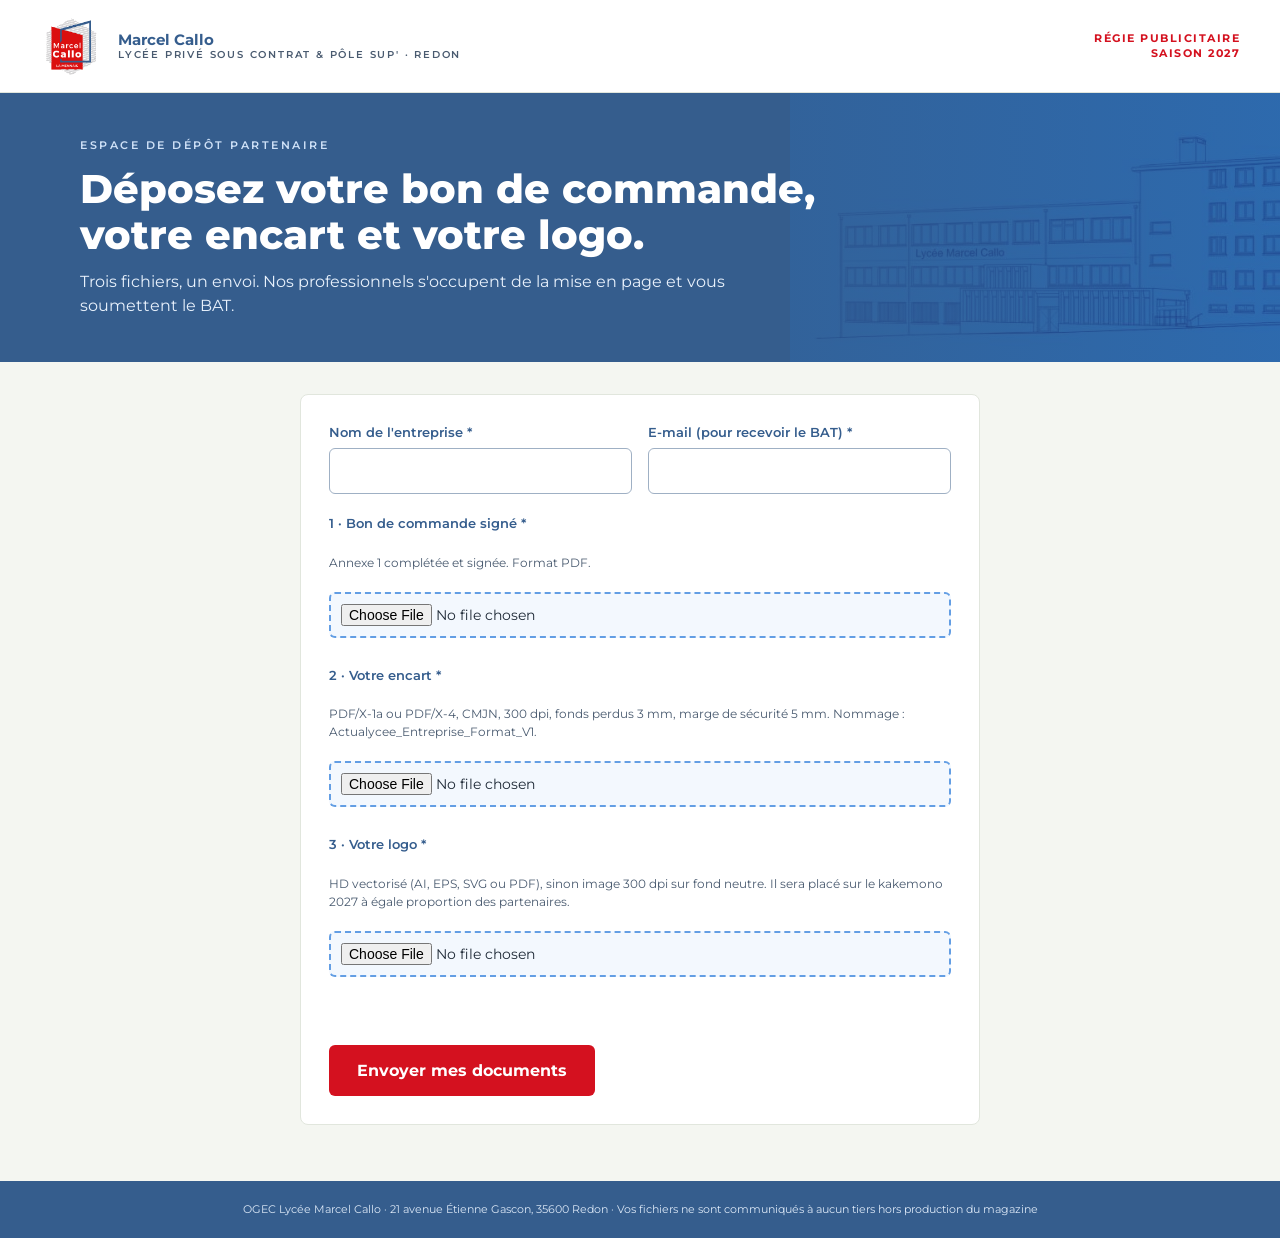
==== depot.html @ f770e73d "Régie publicitaire Callo 2027 — site partenaires, emailing Brevo, script KPI v2.0" ====
<!doctype html>
<html lang="fr">
<head>
<meta charset="utf-8">
<meta name="viewport" content="width=device-width,initial-scale=1">
<meta name="robots" content="noindex,nofollow">
<title>Espace de dépôt — bon de commande, encart et logo</title>
<link rel="stylesheet" href="css/style.css">
</head>
<body data-page="depot">
<a class="skip" href="#contenu">Aller au contenu</a>
<header class="top">
<div class="brand"><img src="assets/logo.png" alt="Marcel Callo"><div>Marcel Callo<small>LYCÉE PRIVÉ SOUS CONTRAT &amp; PÔLE SUP' · REDON</small></div></div>
<div class="season">RÉGIE PUBLICITAIRE<br>SAISON 2027</div>
</header>

<section class="hero"><div>
<div class="kicker">Espace de dépôt partenaire</div>
<h1>Déposez votre bon de commande, votre encart et votre logo.</h1>
<p>Trois fichiers, un envoi. Nos professionnels s'occupent de la mise en page et vous soumettent le BAT.</p>
</div></section>
<main id="contenu" class="wrap narrow">
<div id="bloc-form"><form id="form-depot" class="card" novalidate>
<div class="grid2">
<label class="f">Nom de l'entreprise *<input type="text" name="entreprise" autocomplete="organization" required></label>
<label class="f">E-mail (pour recevoir le BAT) *<input type="email" name="mail" autocomplete="email" required></label>
</div>
<fieldset><legend>1 · Bon de commande signé *</legend><p class="hint">Annexe 1 complétée et signée. Format PDF.</p>
<input type="file" name="bon" accept=".pdf" aria-label="Bon de commande signé"><div id="n-bon" class="hint" role="status"></div></fieldset>
<fieldset><legend>2 · Votre encart *</legend><p class="hint">PDF/X-1a ou PDF/X-4, CMJN, 300 dpi, fonds perdus 3 mm, marge de sécurité 5 mm. Nommage : Actualycee_Entreprise_Format_V1.</p>
<input type="file" name="encart" accept=".pdf,.png,.jpg,.jpeg" aria-label="Votre encart"><div id="n-encart" class="hint" role="status"></div></fieldset>
<fieldset><legend>3 · Votre logo *</legend><p class="hint">HD vectorisé (AI, EPS, SVG ou PDF), sinon image 300 dpi sur fond neutre. Il sera placé sur le kakemono 2027 à égale proportion des partenaires.</p>
<input type="file" name="logo" accept=".ai,.eps,.svg,.pdf,.png" aria-label="Votre logo"><div id="n-logo" class="hint" role="status"></div></fieldset>
<div id="err" class="error" role="alert"></div>
<button id="envoyer" class="btn" type="submit">Envoyer mes documents</button>
</form></div>
<section id="bloc-merci" class="card success" hidden role="status">
<h2 style="margin:0">Merci de votre envoi !</h2>
<p style="margin:0;font-size:16px;line-height:1.65">Vos documents sont bien reçus. Le professionnel en charge de la mise en page vous adressera <b>un BAT à valider sous 3 jours ouvrés</b>.</p>
<p style="margin:0;font-size:14px;color:var(--muted)">Une question ? Damien BOUGREAU, votre Responsable Suivi Partenaires : <a href="mailto:d.bougreau@lyceemarcelcallo.org">d.bougreau@lyceemarcelcallo.org</a> · <a href="tel:+33766889332">+33 7 66 88 93 32</a></p>
</section>
</main>
<footer class="foot">OGEC Lycée Marcel Callo · 21 avenue Étienne Gascon, 35600 Redon · Vos fichiers ne sont communiqués à aucun tiers hors production du magazine</footer>
<script src="js/config.js"></script>
<script src="js/app.js"></script>
</body>
</html>
---- css/style.css ----
/* Régie publicitaire Callo 2027 — mini-site partenaires */
/* Police hébergée localement (aucune requête vers Google Fonts : RGPD) */
@font-face{font-family:'Montserrat';font-style:normal;font-weight:400;font-display:swap;src:url('../assets/fonts/montserrat-latin-400-normal.woff2') format('woff2')}
@font-face{font-family:'Montserrat';font-style:normal;font-weight:600;font-display:swap;src:url('../assets/fonts/montserrat-latin-600-normal.woff2') format('woff2')}
@font-face{font-family:'Montserrat';font-style:normal;font-weight:700;font-display:swap;src:url('../assets/fonts/montserrat-latin-700-normal.woff2') format('woff2')}
@font-face{font-family:'Montserrat';font-style:normal;font-weight:800;font-display:swap;src:url('../assets/fonts/montserrat-latin-800-normal.woff2') format('woff2')}
:root{--navy:#355D8D;--blue:#639EE4;--red:#D4111F;--ink:#1f2a37;--muted:#4a5b70;--paper:#F4F6F1;--line:#e1e6dd;--pale:#dbe7f6}
*{box-sizing:border-box}
body{margin:0;font-family:'Montserrat',Arial,sans-serif;background:var(--paper);color:var(--ink);line-height:1.5;min-height:100vh;display:flex;flex-direction:column}
main.wrap{flex:1 0 auto;width:100%}
a{color:var(--navy)}a:hover{color:var(--red)}
img{max-width:100%}
:focus-visible{outline:3px solid var(--blue);outline-offset:2px}
.skip{position:absolute;left:-999px}.skip:focus{left:8px;top:8px;background:#fff;padding:8px;z-index:9}

.top{background:#fff;padding:14px 40px;display:flex;flex-wrap:wrap;align-items:center;justify-content:space-between;gap:12px;border-bottom:1px solid var(--line)}
.brand{display:flex;align-items:center;gap:14px;font-size:15px;font-weight:700;color:var(--navy);line-height:1.2}
.brand img{width:64px;height:64px;object-fit:contain}
.brand small{display:block;font-size:10px;letter-spacing:1.8px;font-weight:600;color:var(--muted)}
.season{text-align:right;font-size:11px;letter-spacing:1.5px;font-weight:700;color:var(--red);line-height:1.4}

.hero{background:var(--navy) url("../assets/batiment.png") right bottom/auto 115% no-repeat;background-blend-mode:soft-light;padding:44px 40px;position:relative}
.hero::before{content:"";position:absolute;inset:0;background:linear-gradient(90deg,var(--navy) 35%,rgba(53,93,141,.15))}
.hero>div{position:relative}
.hero>div{max-width:1120px;margin:0 auto;display:flex;flex-direction:column;gap:12px}
.kicker{font-size:11px;letter-spacing:2.5px;font-weight:600;color:#cfe1f7;text-transform:uppercase}
.hero h1{margin:0;font-size:40px;line-height:1.15;font-weight:800;color:#fff;max-width:760px}
.hero p{margin:0;font-size:16px;color:#e8f1fc;max-width:680px}

.wrap{max-width:1120px;margin:0 auto;padding:32px 40px 56px}
.row{display:flex;flex-wrap:wrap;gap:28px;align-items:flex-start}
.card{background:#fff;border:1px solid var(--line);border-radius:8px;padding:28px}
.side{flex:1 1 320px;min-width:0;display:flex;flex-direction:column;gap:14px}
.main{flex:999 1 560px;min-width:0}
.badge{align-self:flex-start;background:var(--navy);color:#fff;font-size:11px;font-weight:800;letter-spacing:1.5px;padding:6px 12px;border-radius:3px}
.card h2{margin:0;font-size:22px;color:var(--navy)}
.price{display:flex;align-items:baseline;gap:8px}
.price b{font-size:42px;font-weight:800;color:var(--red);line-height:1}
.price span{font-size:13px;font-weight:600;color:var(--muted)}
.card ul{margin:0;padding-left:18px;font-size:14px;line-height:1.7}

/* Preuve chiffrée (source : plaquette V2.6) */
.proof{background:#ffffff;border-bottom:1px solid var(--line)}
.proof-in{max-width:1120px;margin:0 auto;padding:22px 40px;display:grid;grid-template-columns:repeat(4,minmax(0,1fr));gap:20px}
.proof-in div{display:flex;flex-direction:column;gap:2px;border-left:3px solid var(--red);padding-left:14px}
.proof-in b{font-size:30px;font-weight:800;color:var(--red);line-height:1}
.proof-in span{font-size:12px;font-weight:600;color:var(--muted);line-height:1.3}

/* Visuel offre couplée */
.couple{width:100%;max-width:260px;height:auto;display:block;align-self:center;border-radius:6px}

/* Formulaires */
form{display:flex;flex-direction:column;gap:20px}
.grid2{display:grid;grid-template-columns:repeat(2,minmax(0,1fr));gap:16px}
.span2{grid-column:span 2}
label.f{display:flex;flex-direction:column;gap:6px;font-size:13px;font-weight:600;color:var(--navy)}
input[type=text],input[type=email],input[type=tel],textarea,select{font-family:inherit;font-size:15px;color:var(--ink);border:1px solid #9fb0c4;border-radius:6px;padding:12px 14px;min-height:46px;width:100%;background:#fff}
textarea{resize:vertical}
input[type=file]{font-family:inherit;font-size:14px;width:100%;padding:10px;border:2px dashed var(--blue);border-radius:6px;background:#f3f8fe}
fieldset{border:0;margin:0;padding:0;display:flex;flex-direction:column;gap:8px}
legend{font-size:13px;font-weight:600;color:var(--navy);padding:0;margin-bottom:8px}
.choices{display:grid;grid-template-columns:repeat(3,minmax(0,1fr));gap:10px}
.choice{position:relative}
.choice input{position:absolute;opacity:0;inset:0;width:100%;height:100%;margin:0;cursor:pointer}
.choice span{display:block;text-align:left;border-radius:6px;padding:12px;min-height:48px;background:#fff;color:var(--navy);border:2px solid #9fb0c4;font-weight:700;font-size:15px}
.choice small{display:block;font-size:11px;letter-spacing:1px;font-weight:700;opacity:.85}
.choice em{display:block;font-size:13px;font-weight:600;font-style:normal}
.choice input:checked+span{background:var(--navy);color:#fff;border-color:var(--navy)}
.choice input:focus-visible+span{outline:3px solid var(--blue);outline-offset:2px}
.choices.three .choice span{text-align:center}
.hint{font-size:12px;color:var(--muted)}
.count{font-size:12px;color:var(--muted);align-self:flex-end}
.rgpd{display:flex;gap:12px;align-items:flex-start;font-size:13px;line-height:1.55}
.rgpd input{width:22px;height:22px;flex:none;margin:0;accent-color:var(--navy)}
.btn{display:inline-block;background:var(--red);color:#fff;text-decoration:none;border:0;border-radius:6px;font-family:inherit;font-size:16px;font-weight:700;padding:16px 28px;cursor:pointer;min-height:48px;align-self:flex-start}
.btn:hover{background:#b30e1a;color:#fff}
.btn[disabled]{opacity:.6;cursor:wait}
.btn.alt{background:var(--navy)}.btn.alt:hover{background:#274a73}
.btn.sm{font-size:15px;padding:14px 22px}
.error{color:#b00020;font-size:14px;font-weight:600;min-height:20px}
[hidden]{display:none!important}

/* Documents */
.docs{display:grid;grid-template-columns:repeat(auto-fit,minmax(300px,1fr));gap:22px;align-items:start}
.doc{background:#fff;border:1px solid var(--line);border-radius:8px;overflow:hidden;display:flex;flex-direction:column}
.doc .cover{position:relative;height:200px;background:#629ee3;overflow:hidden}
.doc .cover img{position:absolute;inset:0;width:100%;height:100%;object-fit:cover;object-position:right bottom}
.doc .cover:after{content:"";position:absolute;inset:0;background:linear-gradient(90deg,rgba(20,38,61,.5),rgba(20,38,61,0) 75%)}
.doc .cover div{position:relative;z-index:1;padding:20px 22px;display:flex;flex-direction:column;gap:6px}
.doc .cover small{font-size:9px;letter-spacing:1.6px;font-weight:700;color:#fff}
.doc .cover h3{margin:0;font-size:26px;line-height:1.15;font-weight:800;color:#fff;max-width:230px;text-shadow:0 1px 4px rgba(20,38,61,.45)}
.doc .body{padding:22px;display:flex;flex-direction:column;gap:12px;flex:1}
.doc h4{margin:0;font-size:20px;line-height:1.25;color:var(--navy)}
.doc p{margin:0;font-size:14px;line-height:1.6}
.doc .date{font-size:13px;font-weight:700;color:var(--red)}
.doc .actions{margin-top:auto;display:flex;flex-direction:column;gap:10px;align-items:flex-start}
.doc select{min-height:44px}
.band{display:flex;flex-wrap:wrap;gap:28px;align-items:center}
.band img.cover26{flex:none;width:150px;height:auto;box-shadow:0 8px 16px rgba(31,42,55,.3);transform:rotate(-2deg)}
.band .t{flex:1 1 380px;min-width:0;display:flex;flex-direction:column;gap:12px}
.eyebrow{font-size:11px;letter-spacing:2px;font-weight:700;color:var(--red);text-transform:uppercase}
.contact{display:flex;flex-direction:column;gap:14px;align-items:center;text-align:center}
.contact img.me{width:140px;height:140px;border-radius:50%;object-fit:cover;object-position:center 15%;border:3px solid #fff;box-shadow:0 2px 8px rgba(31,42,55,.25)}
.contact b{font-size:18px;color:var(--navy)}
.success{display:flex;flex-direction:column;gap:16px;align-items:center;text-align:center;padding:36px 30px}
.success h2{font-size:26px}
.foot{background:var(--navy);padding:20px 40px;font-size:11px;line-height:1.6;color:#dbe7f6;text-align:center}
.stack{display:flex;flex-direction:column;gap:40px}
.narrow{max-width:760px;margin:0 auto}
@media(max-width:900px){.proof-in{grid-template-columns:repeat(2,minmax(0,1fr));gap:16px}}
@media(max-width:640px){.top,.hero,.wrap,.foot{padding-left:18px;padding-right:18px}.proof-in{padding:18px;grid-template-columns:repeat(2,minmax(0,1fr));gap:14px}.proof-in b{font-size:24px}.hero h1{font-size:30px}.grid2{grid-template-columns:1fr}.span2{grid-column:auto}.choices{grid-template-columns:1fr}.card{padding:20px}}
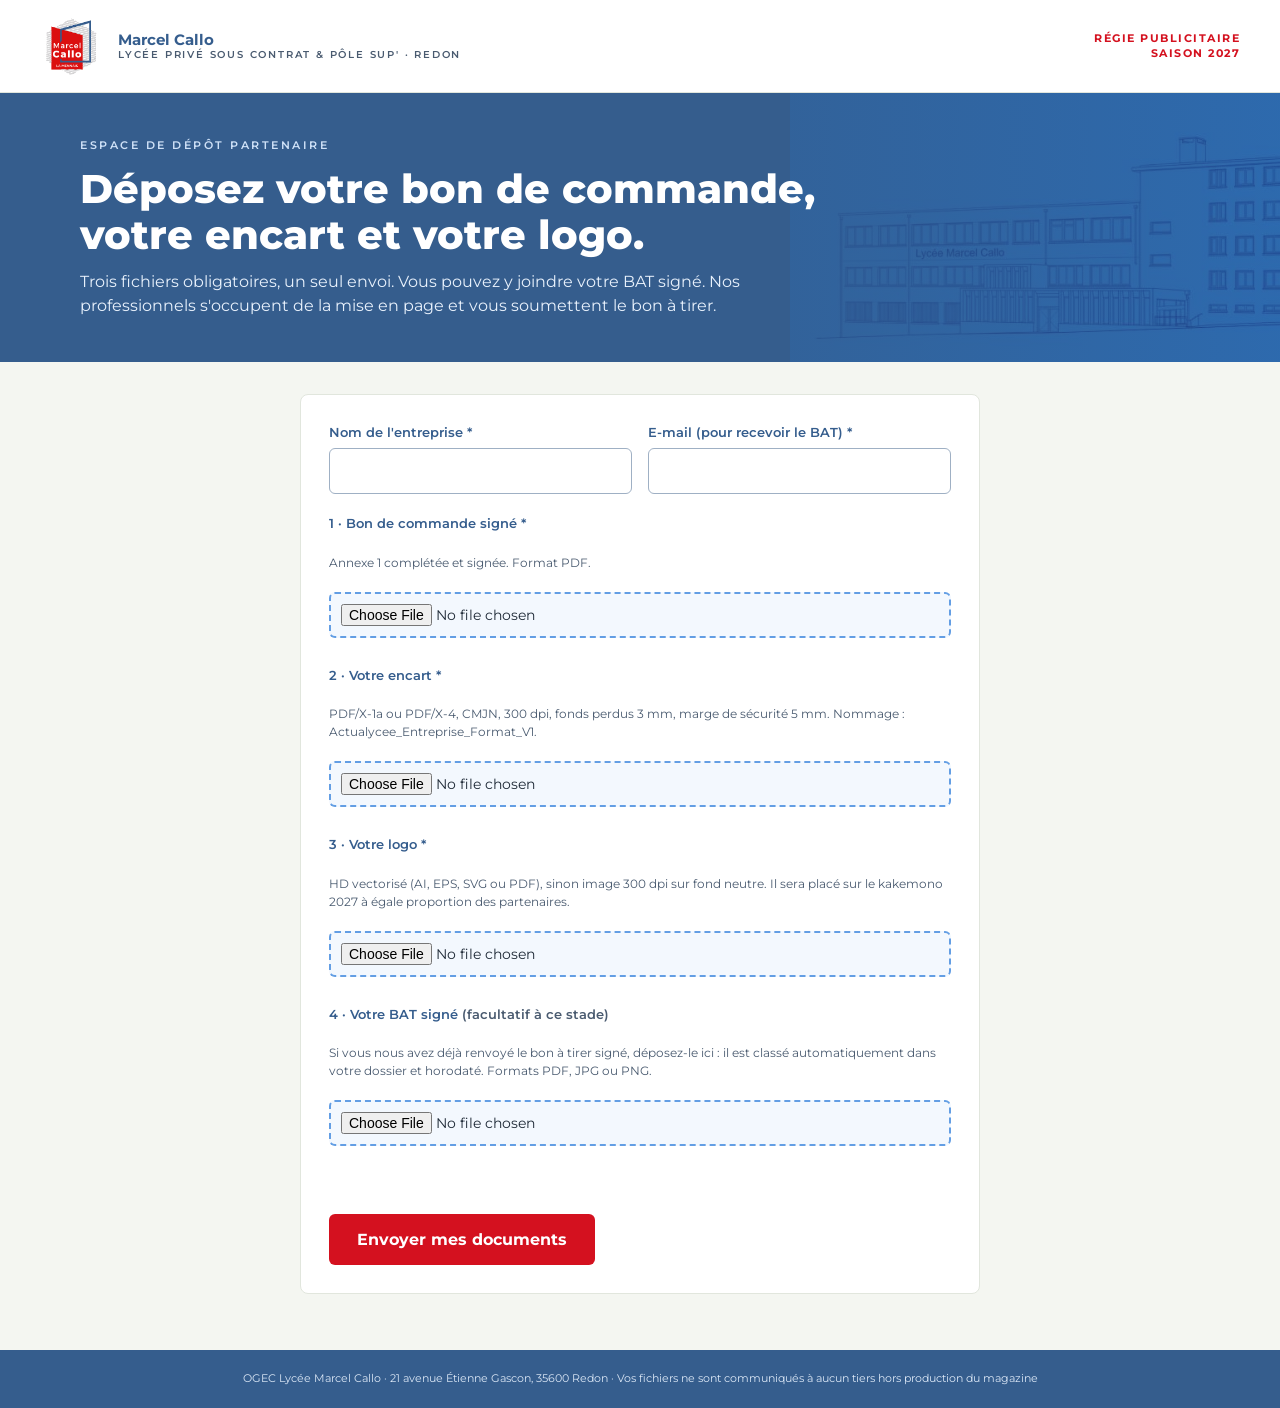
==== commit 1983f3a9: "Version finale : suivi BAT, dates de mise sous Drive, controle de presence, duree de visite" ====
--- a/depot.html
+++ b/depot.html
@@ -17,7 +17,7 @@
 <section class="hero"><div>
 <div class="kicker">Espace de dépôt partenaire</div>
 <h1>Déposez votre bon de commande, votre encart et votre logo.</h1>
-<p>Trois fichiers, un envoi. Nos professionnels s'occupent de la mise en page et vous soumettent le BAT.</p>
+<p>Trois fichiers obligatoires, un seul envoi. Vous pouvez y joindre votre BAT signé. Nos professionnels s'occupent de la mise en page et vous soumettent le bon à tirer.</p>
 </div></section>
 <main id="contenu" class="wrap narrow">
 <div id="bloc-form"><form id="form-depot" class="card" novalidate>
@@ -31,6 +31,8 @@
 <input type="file" name="encart" accept=".pdf,.png,.jpg,.jpeg" aria-label="Votre encart"><div id="n-encart" class="hint" role="status"></div></fieldset>
 <fieldset><legend>3 · Votre logo *</legend><p class="hint">HD vectorisé (AI, EPS, SVG ou PDF), sinon image 300 dpi sur fond neutre. Il sera placé sur le kakemono 2027 à égale proportion des partenaires.</p>
 <input type="file" name="logo" accept=".ai,.eps,.svg,.pdf,.png" aria-label="Votre logo"><div id="n-logo" class="hint" role="status"></div></fieldset>
+<fieldset><legend>4 · Votre BAT signé <span style="font-weight:600;color:var(--muted)">(facultatif à ce stade)</span></legend><p class="hint">Si vous nous avez déjà renvoyé le bon à tirer signé, déposez-le ici : il est classé automatiquement dans votre dossier et horodaté. Formats PDF, JPG ou PNG.</p>
+<input type="file" name="bat" accept=".pdf,.jpg,.jpeg,.png" aria-label="BAT signé"><div id="n-bat" class="hint" role="status"></div></fieldset>
 <div id="err" class="error" role="alert"></div>
 <button id="envoyer" class="btn" type="submit">Envoyer mes documents</button>
 </form></div>
